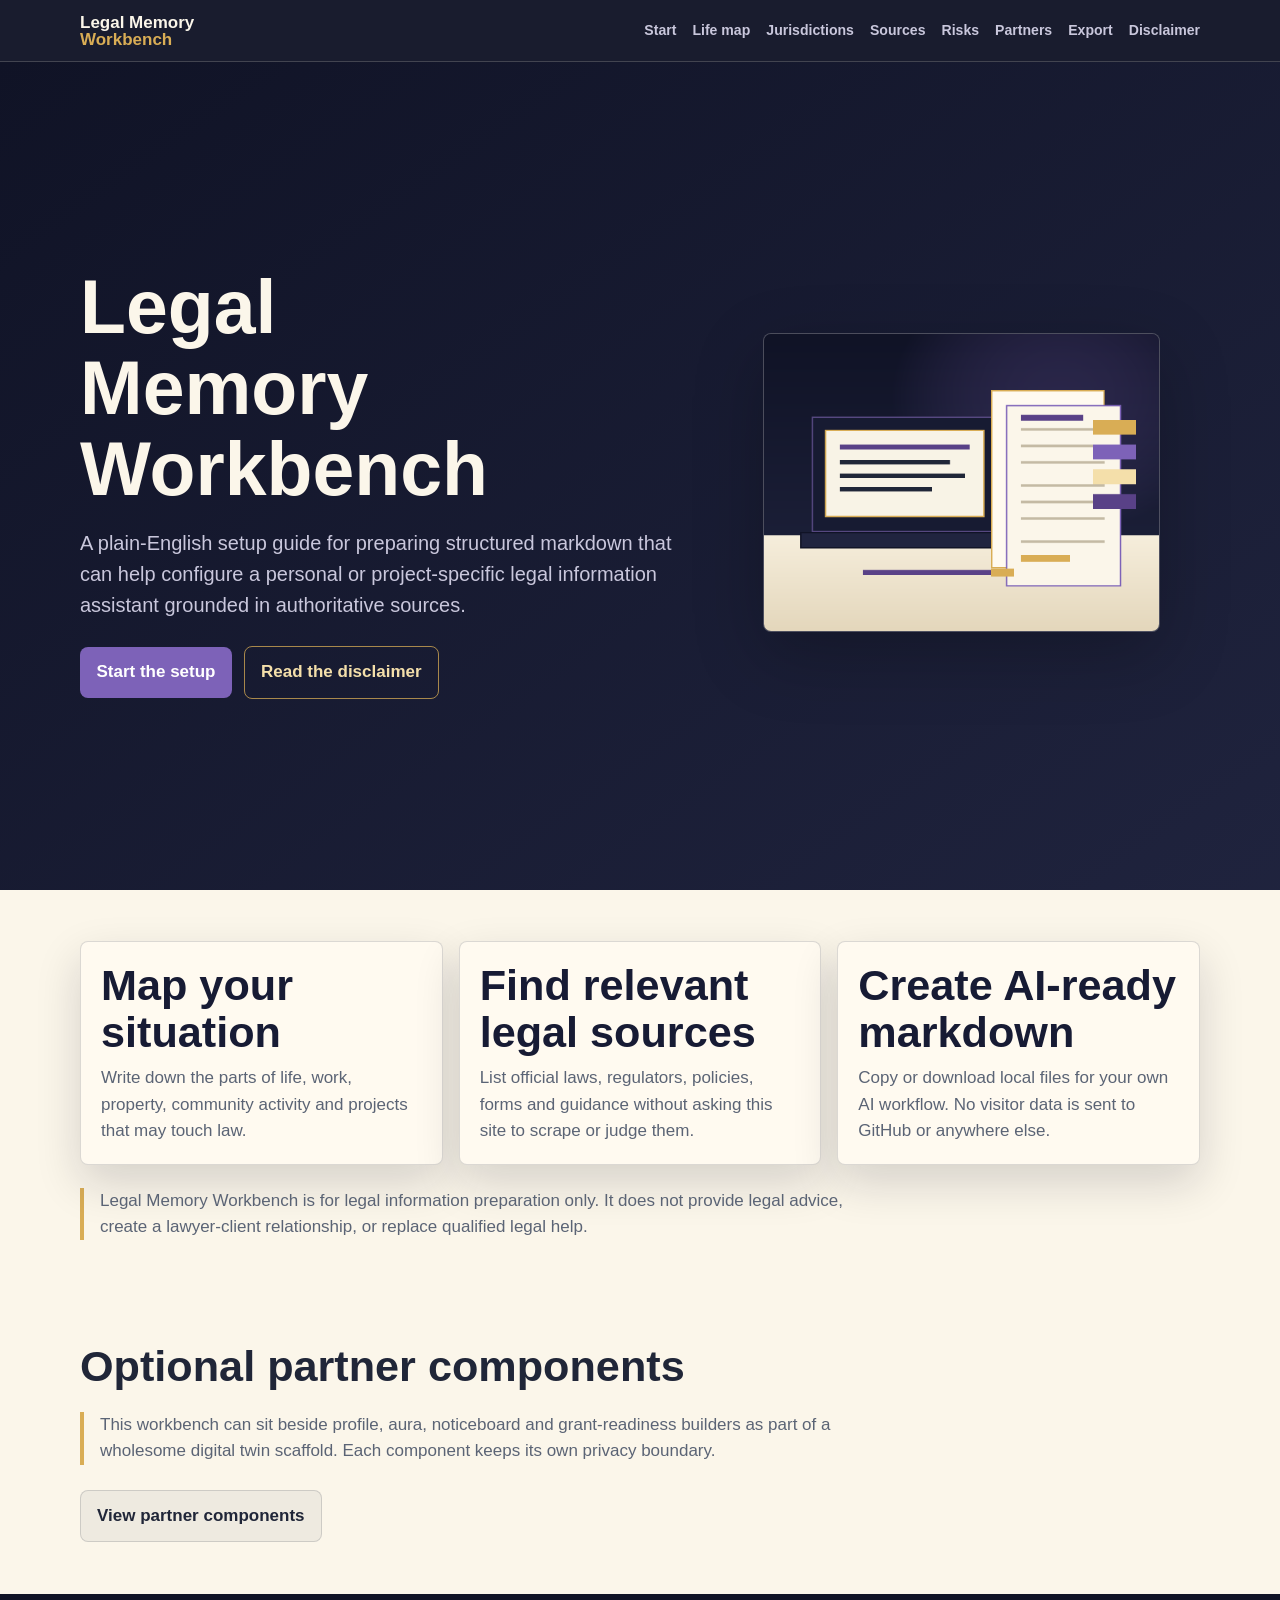
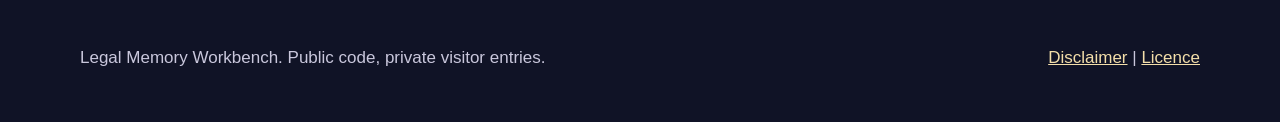
==== index.html @ 6f18cde0 "Build legal memory workbench static site" ====
<!doctype html>
<html lang="en-AU">
  <head>
    <meta charset="utf-8">
    <meta name="viewport" content="width=device-width, initial-scale=1">
    <meta name="description" content="Legal Memory Workbench helps visitors prepare AI-ready markdown for a personal legal information assistant. It is not legal advice.">
    <title>Legal Memory Workbench</title>
    <link rel="icon" href="assets/placeholder-images/legal-workbench-notebook.png">
    <link rel="stylesheet" href="styles.css">
  </head>
  <body>
    <a class="skip-link" href="#main">Skip to content</a>
    <header class="site-header">
      <nav class="nav" aria-label="Main navigation">
        <a class="brand-mark" href="index.html" aria-label="Legal Memory Workbench home">
          <span>Legal Memory</span>
          <span>Workbench</span>
        </a>
        <button class="nav-toggle" type="button" aria-expanded="false" aria-controls="nav-links">Menu</button>
        <div class="nav-links" id="nav-links">
          <a href="pages/start.html">Start</a>
          <a href="pages/life-map.html">Life map</a>
          <a href="pages/jurisdiction-map.html">Jurisdictions</a>
          <a href="pages/legal-sources.html">Sources</a>
          <a href="pages/risk-map.html">Risks</a>
          <a href="pages/partner-components.html">Partners</a>
          <a href="pages/export.html">Export</a>
          <a href="pages/disclaimer.html">Disclaimer</a>
        </div>
      </nav>
    </header>

    <main id="main" class="home-main">
      <section class="hero" aria-labelledby="home-title">
        <div class="hero-inner">
          <div class="hero-copy">
            <h1 id="home-title">Legal Memory Workbench</h1>
            <p>
              A plain-English setup guide for preparing structured markdown that can help configure a personal or project-specific legal information assistant grounded in authoritative sources.
            </p>
            <div class="hero-actions">
              <a class="button-link primary" href="pages/start.html">Start the setup</a>
              <a class="button-link secondary" href="pages/disclaimer.html">Read the disclaimer</a>
            </div>
          </div>
          <figure class="hero-card">
            <img src="assets/placeholder-images/legal-workbench-notebook.png" alt="A calm legal notebook workspace with paper forms, a laptop and source tabs" width="1200" height="900">
          </figure>
        </div>
      </section>

      <section class="home-section" aria-label="What this site helps with">
        <div class="card-grid">
          <article class="info-card">
            <h2>Map your situation</h2>
            <p>Write down the parts of life, work, property, community activity and projects that may touch law.</p>
          </article>
          <article class="info-card">
            <h2>Find relevant legal sources</h2>
            <p>List official laws, regulators, policies, forms and guidance without asking this site to scrape or judge them.</p>
          </article>
          <article class="info-card">
            <h2>Create AI-ready markdown</h2>
            <p>Copy or download local files for your own AI workflow. No visitor data is sent to GitHub or anywhere else.</p>
          </article>
        </div>
        <p class="short-disclaimer">
          Legal Memory Workbench is for legal information preparation only. It does not provide legal advice, create a lawyer-client relationship, or replace qualified legal help.
        </p>
      </section>

      <section class="home-section" aria-labelledby="partner-title">
        <h2 id="partner-title">Optional partner components</h2>
        <p class="short-disclaimer">
          This workbench can sit beside profile, aura, noticeboard and grant-readiness builders as part of a wholesome digital twin scaffold. Each component keeps its own privacy boundary.
        </p>
        <div class="hero-actions">
          <a class="button-link ghost" href="pages/partner-components.html">View partner components</a>
        </div>
      </section>
    </main>

    <footer class="site-footer">
      <div class="site-footer-inner">
        <p>Legal Memory Workbench. Public code, private visitor entries.</p>
        <p><a href="pages/disclaimer.html">Disclaimer</a> | <a href="LICENCE.md">Licence</a></p>
      </div>
    </footer>
    <script src="script.js"></script>
  </body>
</html>
---- styles.css ----
:root {
  --night-ink: #101326;
  --deep-navy: #171b34;
  --panel: #20243f;
  --paper: #fbf6ea;
  --paper-strong: #fffaf0;
  --ink: #202638;
  --muted-ink: #5b6475;
  --muted-light: #c9c7dc;
  --purple: #7d62b8;
  --purple-dark: #594187;
  --gold: #d9ad55;
  --gold-soft: #f4dfaa;
  --border: rgba(32, 38, 56, 0.16);
  --border-dark: rgba(251, 246, 234, 0.18);
  --success: #326f4c;
  --danger: #9c3c3c;
  --shadow: 0 18px 45px rgba(16, 19, 38, 0.16);
  --radius: 8px;
  --max-width: 1160px;
  --font-body: "Segoe UI", "Atkinson Hyperlegible", Arial, sans-serif;
  --font-heading: "Segoe UI Semibold", "Trebuchet MS", Arial, sans-serif;
}

* {
  box-sizing: border-box;
}

html {
  scroll-behavior: smooth;
}

body {
  margin: 0;
  background: var(--paper);
  color: var(--ink);
  font-family: var(--font-body);
  font-size: 17px;
  line-height: 1.55;
}

img {
  display: block;
  height: auto;
  max-width: 100%;
}

a {
  color: inherit;
}

p,
ul,
ol {
  margin: 0;
}

ul,
ol {
  padding-left: 1.25rem;
}

li + li {
  margin-top: 0.35rem;
}

h1,
h2,
h3 {
  font-family: var(--font-heading);
  letter-spacing: 0;
  line-height: 1.08;
  margin: 0;
}

h1 {
  font-size: clamp(2.35rem, 6vw, 4.7rem);
  max-width: 11ch;
}

h2 {
  font-size: clamp(1.7rem, 4vw, 2.7rem);
}

h3 {
  font-size: 1.18rem;
}

button,
input,
select,
textarea {
  font: inherit;
}

button {
  cursor: pointer;
}

textarea {
  min-height: 7rem;
  resize: vertical;
}

:focus-visible {
  outline: 3px solid var(--gold);
  outline-offset: 3px;
}

.skip-link {
  background: var(--gold);
  color: var(--ink);
  left: 1rem;
  padding: 0.65rem 0.85rem;
  position: absolute;
  top: -5rem;
  z-index: 30;
}

.skip-link:focus {
  top: 1rem;
}

.site-header {
  background: rgba(16, 19, 38, 0.96);
  border-bottom: 1px solid var(--border-dark);
  color: var(--paper);
  position: sticky;
  top: 0;
  z-index: 20;
}

.nav {
  align-items: center;
  display: flex;
  gap: 1rem;
  justify-content: space-between;
  margin: 0 auto;
  max-width: var(--max-width);
  padding: 0.85rem 1.25rem;
}

.brand-mark {
  color: var(--paper);
  display: inline-grid;
  font-family: var(--font-heading);
  font-weight: 800;
  line-height: 1;
  min-width: 12rem;
  text-decoration: none;
}

.brand-mark span:last-child {
  color: var(--gold);
}

.nav-links {
  align-items: center;
  display: flex;
  flex-wrap: wrap;
  gap: 0.7rem 1rem;
  justify-content: flex-end;
}

.nav-links a {
  color: var(--muted-light);
  font-size: 0.88rem;
  font-weight: 700;
  text-decoration: none;
}

.nav-links a:hover,
.nav-links a:focus,
.nav-links a[aria-current="page"] {
  color: var(--gold-soft);
}

.nav-toggle {
  background: transparent;
  border: 1px solid rgba(251, 246, 234, 0.5);
  border-radius: var(--radius);
  color: var(--paper);
  display: none;
  font-weight: 800;
  padding: 0.5rem 0.8rem;
}

.hero {
  background:
    linear-gradient(145deg, rgba(16, 19, 38, 0.94), rgba(32, 36, 63, 0.95)),
    var(--night-ink);
  color: var(--paper);
}

.hero-inner {
  align-items: center;
  display: grid;
  gap: 2.4rem;
  grid-template-columns: minmax(0, 0.95fr) minmax(280px, 0.75fr);
  margin: 0 auto;
  max-width: var(--max-width);
  min-height: calc(100vh - 72px);
  padding: 4rem 1.25rem 3.2rem;
}

.hero-copy {
  max-width: 650px;
}

.hero-copy p {
  color: var(--muted-light);
  font-size: clamp(1.05rem, 2vw, 1.25rem);
  margin-top: 1.1rem;
  max-width: 42rem;
}

.hero-actions,
.action-row {
  align-items: center;
  display: flex;
  flex-wrap: wrap;
  gap: 0.75rem;
}

.hero-actions {
  margin-top: 1.6rem;
}

.button,
.button-link {
  align-items: center;
  border: 0;
  border-radius: var(--radius);
  display: inline-flex;
  font-weight: 800;
  justify-content: center;
  min-height: 2.75rem;
  min-width: 9.5rem;
  padding: 0.75rem 1rem;
  text-align: center;
  text-decoration: none;
}

.button.primary,
.button-link.primary {
  background: var(--purple);
  color: #fff;
}

.button.secondary,
.button-link.secondary {
  background: transparent;
  border: 1px solid rgba(217, 173, 85, 0.75);
  color: var(--gold-soft);
}

.button.ghost,
.button-link.ghost {
  background: rgba(16, 19, 38, 0.05);
  border: 1px solid var(--border);
  color: var(--ink);
}

.button.danger {
  background: var(--danger);
  color: #fff;
}

.button.small {
  min-height: 2.35rem;
  min-width: auto;
  padding: 0.5rem 0.7rem;
}

.hero-card {
  background: rgba(251, 246, 234, 0.08);
  border: 1px solid rgba(251, 246, 234, 0.16);
  border-radius: var(--radius);
  box-shadow: 0 22px 70px rgba(0, 0, 0, 0.24);
  overflow: hidden;
}

.hero-card img {
  aspect-ratio: 4 / 3;
  object-fit: cover;
  width: 100%;
}

.home-main {
  background: var(--paper);
}

.home-section,
.site-footer-inner {
  margin: 0 auto;
  max-width: var(--max-width);
  padding: 3.2rem 1.25rem;
}

.card-grid {
  display: grid;
  gap: 1rem;
  grid-template-columns: repeat(auto-fit, minmax(220px, 1fr));
}

.info-card,
.notice-card,
.worksheet-card,
.preview-panel,
.export-doc,
.disclaimer-panel {
  background: var(--paper-strong);
  border: 1px solid var(--border);
  border-radius: var(--radius);
  box-shadow: var(--shadow);
}

.info-card {
  min-height: 12rem;
  padding: 1.25rem;
}

.info-card h2,
.info-card h3 {
  color: var(--deep-navy);
  margin-bottom: 0.6rem;
}

.info-card p {
  color: var(--muted-ink);
}

.short-disclaimer {
  border-left: 4px solid var(--gold);
  color: var(--muted-ink);
  margin-top: 1.4rem;
  max-width: 780px;
  padding-left: 1rem;
}

.page-shell {
  display: grid;
  gap: 1.5rem;
  grid-template-columns: 235px minmax(0, 1fr);
  margin: 0 auto;
  max-width: var(--max-width);
  padding: 2rem 1.25rem 3.5rem;
}

.side-nav {
  align-self: start;
  background: var(--deep-navy);
  border-radius: var(--radius);
  color: var(--paper);
  position: sticky;
  top: 5.5rem;
}

.side-nav h2 {
  border-bottom: 1px solid var(--border-dark);
  font-size: 1rem;
  padding: 1rem 1rem 0.8rem;
}

.side-nav a {
  border-bottom: 1px solid rgba(251, 246, 234, 0.09);
  color: var(--muted-light);
  display: block;
  font-size: 0.94rem;
  font-weight: 700;
  padding: 0.72rem 1rem;
  text-decoration: none;
}

.side-nav a:hover,
.side-nav a:focus,
.side-nav a[aria-current="page"] {
  background: rgba(217, 173, 85, 0.12);
  color: var(--gold-soft);
}

.page-content {
  display: grid;
  gap: 1.25rem;
}

.page-intro {
  background: var(--night-ink);
  border-radius: var(--radius);
  color: var(--paper);
  padding: clamp(1.25rem, 3vw, 2rem);
}

.page-intro h1 {
  font-size: clamp(2rem, 5vw, 3.5rem);
  max-width: 15ch;
}

.page-intro p {
  color: var(--muted-light);
  margin-top: 0.85rem;
  max-width: 760px;
}

.privacy-note {
  border-left: 4px solid var(--gold);
  padding-left: 0.85rem;
}

.workspace-grid {
  display: grid;
  gap: 1.25rem;
  grid-template-columns: minmax(0, 1fr) minmax(320px, 0.82fr);
}

.worksheet-card,
.preview-panel,
.export-doc,
.disclaimer-panel {
  padding: clamp(1rem, 2.2vw, 1.4rem);
}

.worksheet-card form,
.field-grid,
.form-stack {
  display: grid;
  gap: 1rem;
}

.field-grid.two {
  grid-template-columns: repeat(2, minmax(0, 1fr));
}

.field-grid.three {
  grid-template-columns: repeat(3, minmax(0, 1fr));
}

.field {
  display: grid;
  gap: 0.35rem;
}

label,
legend {
  color: var(--deep-navy);
  font-weight: 800;
}

.field-help,
.status-line {
  color: var(--muted-ink);
  font-size: 0.92rem;
}

input,
select,
textarea {
  background: #fff;
  border: 1px solid rgba(32, 38, 56, 0.28);
  border-radius: var(--radius);
  color: var(--ink);
  padding: 0.72rem 0.8rem;
  width: 100%;
}

fieldset {
  border: 1px solid var(--border);
  border-radius: var(--radius);
  margin: 0;
  padding: 1rem;
}

.radio-row,
.checkbox-list {
  display: grid;
  gap: 0.55rem;
}

.radio-row {
  grid-template-columns: repeat(3, minmax(0, 1fr));
}

.check-option {
  align-items: start;
  display: flex;
  gap: 0.55rem;
}

.check-option input {
  margin-top: 0.35rem;
  width: auto;
}

.repeat-list {
  display: grid;
  gap: 1rem;
}

.repeat-item {
  background: rgba(16, 19, 38, 0.035);
}

.repeat-heading {
  align-items: center;
  display: flex;
  gap: 0.75rem;
  justify-content: space-between;
  margin-bottom: 0.8rem;
}

.preview-panel {
  align-self: start;
  display: grid;
  gap: 1rem;
  max-height: calc(100vh - 6rem);
  position: sticky;
  top: 5.5rem;
}

.preview-panel h2,
.export-doc h2 {
  font-size: 1.35rem;
}

.markdown-preview {
  background: #15182c;
  border-radius: var(--radius);
  color: #f8f3e6;
  font-family: "Cascadia Mono", Consolas, monospace;
  font-size: 0.86rem;
  line-height: 1.5;
  margin: 0;
  max-height: 58vh;
  overflow: auto;
  padding: 1rem;
  white-space: pre-wrap;
  word-break: break-word;
}

.preview-stack {
  display: grid;
  gap: 1rem;
}

.risk-item {
  border-top: 1px solid var(--border);
  display: grid;
  gap: 0.6rem;
  padding-top: 0.9rem;
}

.risk-item:first-child {
  border-top: 0;
  padding-top: 0;
}

.export-grid {
  display: grid;
  gap: 1rem;
}

.export-doc {
  display: grid;
  gap: 0.85rem;
}

.export-doc .markdown-preview {
  max-height: 22rem;
}

.notice-card {
  border-left: 4px solid var(--gold);
  padding: 1rem 1.25rem;
}

.site-footer {
  background: var(--night-ink);
  color: var(--muted-light);
}

.site-footer-inner {
  display: flex;
  gap: 1rem;
  justify-content: space-between;
}

.site-footer a {
  color: var(--gold-soft);
}

.mobile-only {
  display: none;
}

@media (max-width: 980px) {
  .hero-inner,
  .workspace-grid,
  .page-shell,
  .card-grid {
    grid-template-columns: 1fr;
  }

  .hero-inner {
    min-height: auto;
  }

  .side-nav,
  .preview-panel {
    position: static;
  }

  .side-nav {
    display: none;
  }

  .mobile-only {
    display: block;
  }
}

@media (max-width: 760px) {
  body {
    font-size: 16px;
  }

  .nav {
    align-items: stretch;
    flex-wrap: wrap;
  }

  .brand-mark {
    min-width: 10rem;
  }

  .nav-toggle {
    display: inline-flex;
    margin-left: auto;
  }

  .nav-links {
    display: none;
    flex-basis: 100%;
    justify-content: flex-start;
  }

  .nav-links.is-open {
    display: grid;
    grid-template-columns: repeat(2, minmax(0, 1fr));
  }

  .hero-inner,
  .home-section,
  .page-shell,
  .site-footer-inner {
    padding-left: 1rem;
    padding-right: 1rem;
  }

  .field-grid.two,
  .field-grid.three,
  .radio-row {
    grid-template-columns: 1fr;
  }

  .button,
  .button-link {
    width: 100%;
  }

  .action-row .button,
  .action-row .button-link {
    width: auto;
  }

  .site-footer-inner {
    display: grid;
  }
}

@media print {
  .site-header,
  .side-nav,
  .hero-actions,
  .action-row,
  .button,
  .button-link,
  .site-footer {
    display: none !important;
  }

  body {
    background: #fff;
    color: #000;
  }

  .page-shell,
  .workspace-grid {
    display: block;
    padding: 0;
  }

  .page-intro,
  .worksheet-card,
  .preview-panel,
  .export-doc,
  .disclaimer-panel {
    box-shadow: none;
    color: #000;
  }
}
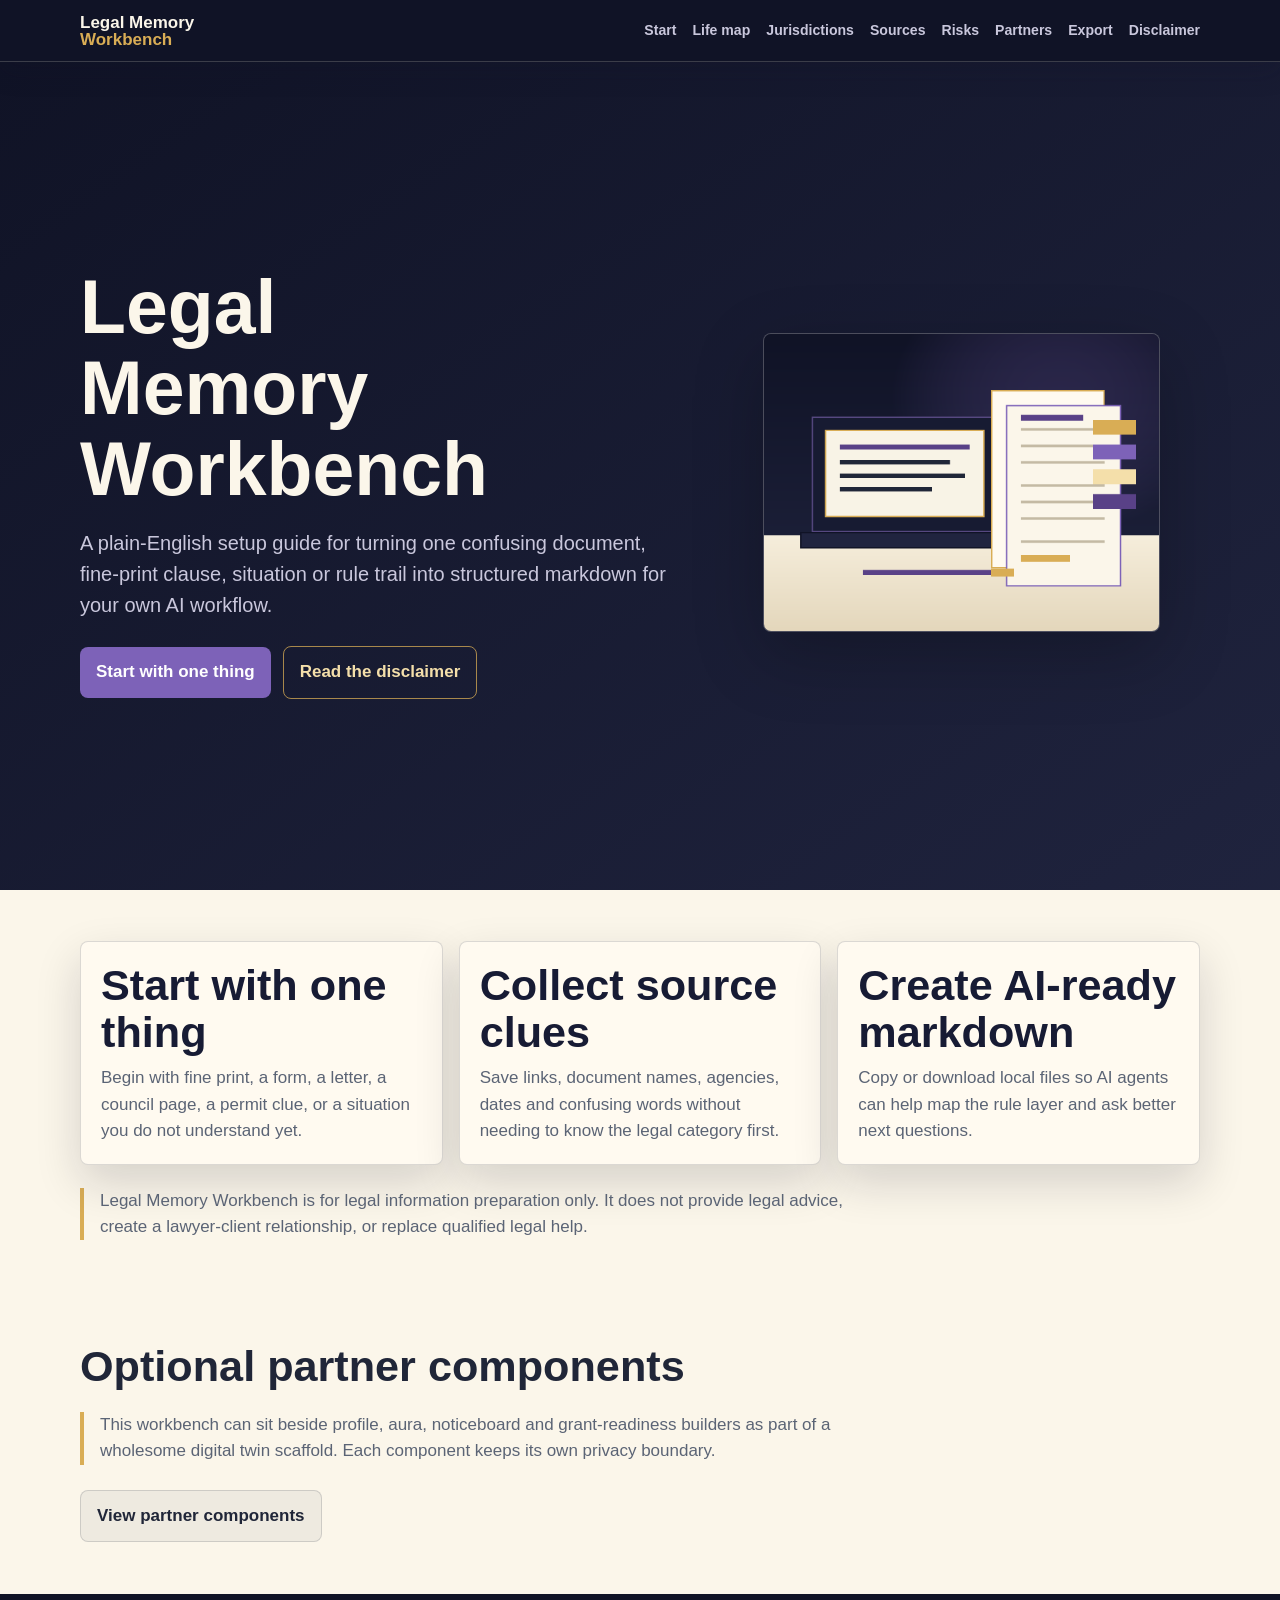
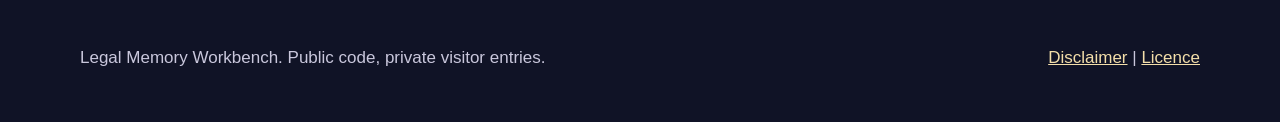
==== commit 94a9b394: "Make starter flow focus on one legal clue" ====
--- a/index.html
+++ b/index.html
@@ -3,7 +3,7 @@
   <head>
     <meta charset="utf-8">
     <meta name="viewport" content="width=device-width, initial-scale=1">
-    <meta name="description" content="Legal Memory Workbench helps visitors prepare AI-ready markdown for a personal legal information assistant. It is not legal advice.">
+    <meta name="description" content="Legal Memory Workbench helps visitors prepare local markdown notes about one document, rule, situation or source trail. It is not legal advice.">
     <title>Legal Memory Workbench</title>
     <link rel="icon" href="assets/placeholder-images/legal-workbench-notebook.png">
     <link rel="stylesheet" href="styles.css">
@@ -36,10 +36,10 @@
           <div class="hero-copy">
             <h1 id="home-title">Legal Memory Workbench</h1>
             <p>
-              A plain-English setup guide for preparing structured markdown that can help configure a personal or project-specific legal information assistant grounded in authoritative sources.
+              A plain-English setup guide for turning one confusing document, fine-print clause, situation or rule trail into structured markdown for your own AI workflow.
             </p>
             <div class="hero-actions">
-              <a class="button-link primary" href="pages/start.html">Start the setup</a>
+              <a class="button-link primary" href="pages/start.html">Start with one thing</a>
               <a class="button-link secondary" href="pages/disclaimer.html">Read the disclaimer</a>
             </div>
           </div>
@@ -52,16 +52,16 @@
       <section class="home-section" aria-label="What this site helps with">
         <div class="card-grid">
           <article class="info-card">
-            <h2>Map your situation</h2>
-            <p>Write down the parts of life, work, property, community activity and projects that may touch law.</p>
+            <h2>Start with one thing</h2>
+            <p>Begin with fine print, a form, a letter, a council page, a permit clue, or a situation you do not understand yet.</p>
           </article>
           <article class="info-card">
-            <h2>Find relevant legal sources</h2>
-            <p>List official laws, regulators, policies, forms and guidance without asking this site to scrape or judge them.</p>
+            <h2>Collect source clues</h2>
+            <p>Save links, document names, agencies, dates and confusing words without needing to know the legal category first.</p>
           </article>
           <article class="info-card">
             <h2>Create AI-ready markdown</h2>
-            <p>Copy or download local files for your own AI workflow. No visitor data is sent to GitHub or anywhere else.</p>
+            <p>Copy or download local files so AI agents can help map the rule layer and ask better next questions.</p>
           </article>
         </div>
         <p class="short-disclaimer">
--- a/styles.css
+++ b/styles.css
@@ -18,6 +18,7 @@
   --shadow: 0 18px 45px rgba(16, 19, 38, 0.16);
   --radius: 8px;
   --max-width: 1160px;
+  --page-width: 1500px;
   --font-body: "Segoe UI", "Atkinson Hyperlegible", Arial, sans-serif;
   --font-heading: "Segoe UI Semibold", "Trebuchet MS", Arial, sans-serif;
 }
@@ -122,10 +123,11 @@
 }
 
 .site-header {
-  background: rgba(16, 19, 38, 0.96);
+  background: var(--night-ink);
   border-bottom: 1px solid var(--border-dark);
+  box-shadow: 0 10px 26px rgba(16, 19, 38, 0.18);
   color: var(--paper);
-  position: sticky;
+  position: relative;
   top: 0;
   z-index: 20;
 }
@@ -343,7 +345,7 @@
   gap: 1.5rem;
   grid-template-columns: 235px minmax(0, 1fr);
   margin: 0 auto;
-  max-width: var(--max-width);
+  max-width: var(--page-width);
   padding: 2rem 1.25rem 3.5rem;
 }
 
@@ -353,7 +355,7 @@
   border-radius: var(--radius);
   color: var(--paper);
   position: sticky;
-  top: 5.5rem;
+  top: 1.25rem;
 }
 
 .side-nav h2 {
@@ -410,7 +412,7 @@
 .workspace-grid {
   display: grid;
   gap: 1.25rem;
-  grid-template-columns: minmax(0, 1fr) minmax(320px, 0.82fr);
+  grid-template-columns: minmax(460px, 1.1fr) minmax(360px, 0.9fr);
 }
 
 .worksheet-card,
@@ -438,12 +440,14 @@
 .field {
   display: grid;
   gap: 0.35rem;
+  min-width: 0;
 }
 
 label,
 legend {
   color: var(--deep-navy);
   font-weight: 800;
+  overflow-wrap: anywhere;
 }
 
 .field-help,
@@ -460,6 +464,7 @@
   border-radius: var(--radius);
   color: var(--ink);
   padding: 0.72rem 0.8rem;
+  min-width: 0;
   width: 100%;
 }
 
@@ -498,6 +503,22 @@
 
 .repeat-item {
   background: rgba(16, 19, 38, 0.035);
+}
+
+.source-meta-grid {
+  grid-template-columns: minmax(0, 1fr);
+}
+
+.source-primary-grid {
+  grid-template-columns: minmax(0, 1fr);
+}
+
+.beginner-note {
+  background: rgba(217, 173, 85, 0.14);
+  border-left: 4px solid var(--gold);
+  border-radius: var(--radius);
+  color: var(--ink);
+  padding: 0.9rem 1rem;
 }
 
 .repeat-heading {
@@ -514,7 +535,7 @@
   gap: 1rem;
   max-height: calc(100vh - 6rem);
   position: sticky;
-  top: 5.5rem;
+  top: 1.25rem;
 }
 
 .preview-panel h2,
@@ -628,6 +649,10 @@
     flex-wrap: wrap;
   }
 
+  .site-header {
+    position: sticky;
+  }
+
   .brand-mark {
     min-width: 10rem;
   }
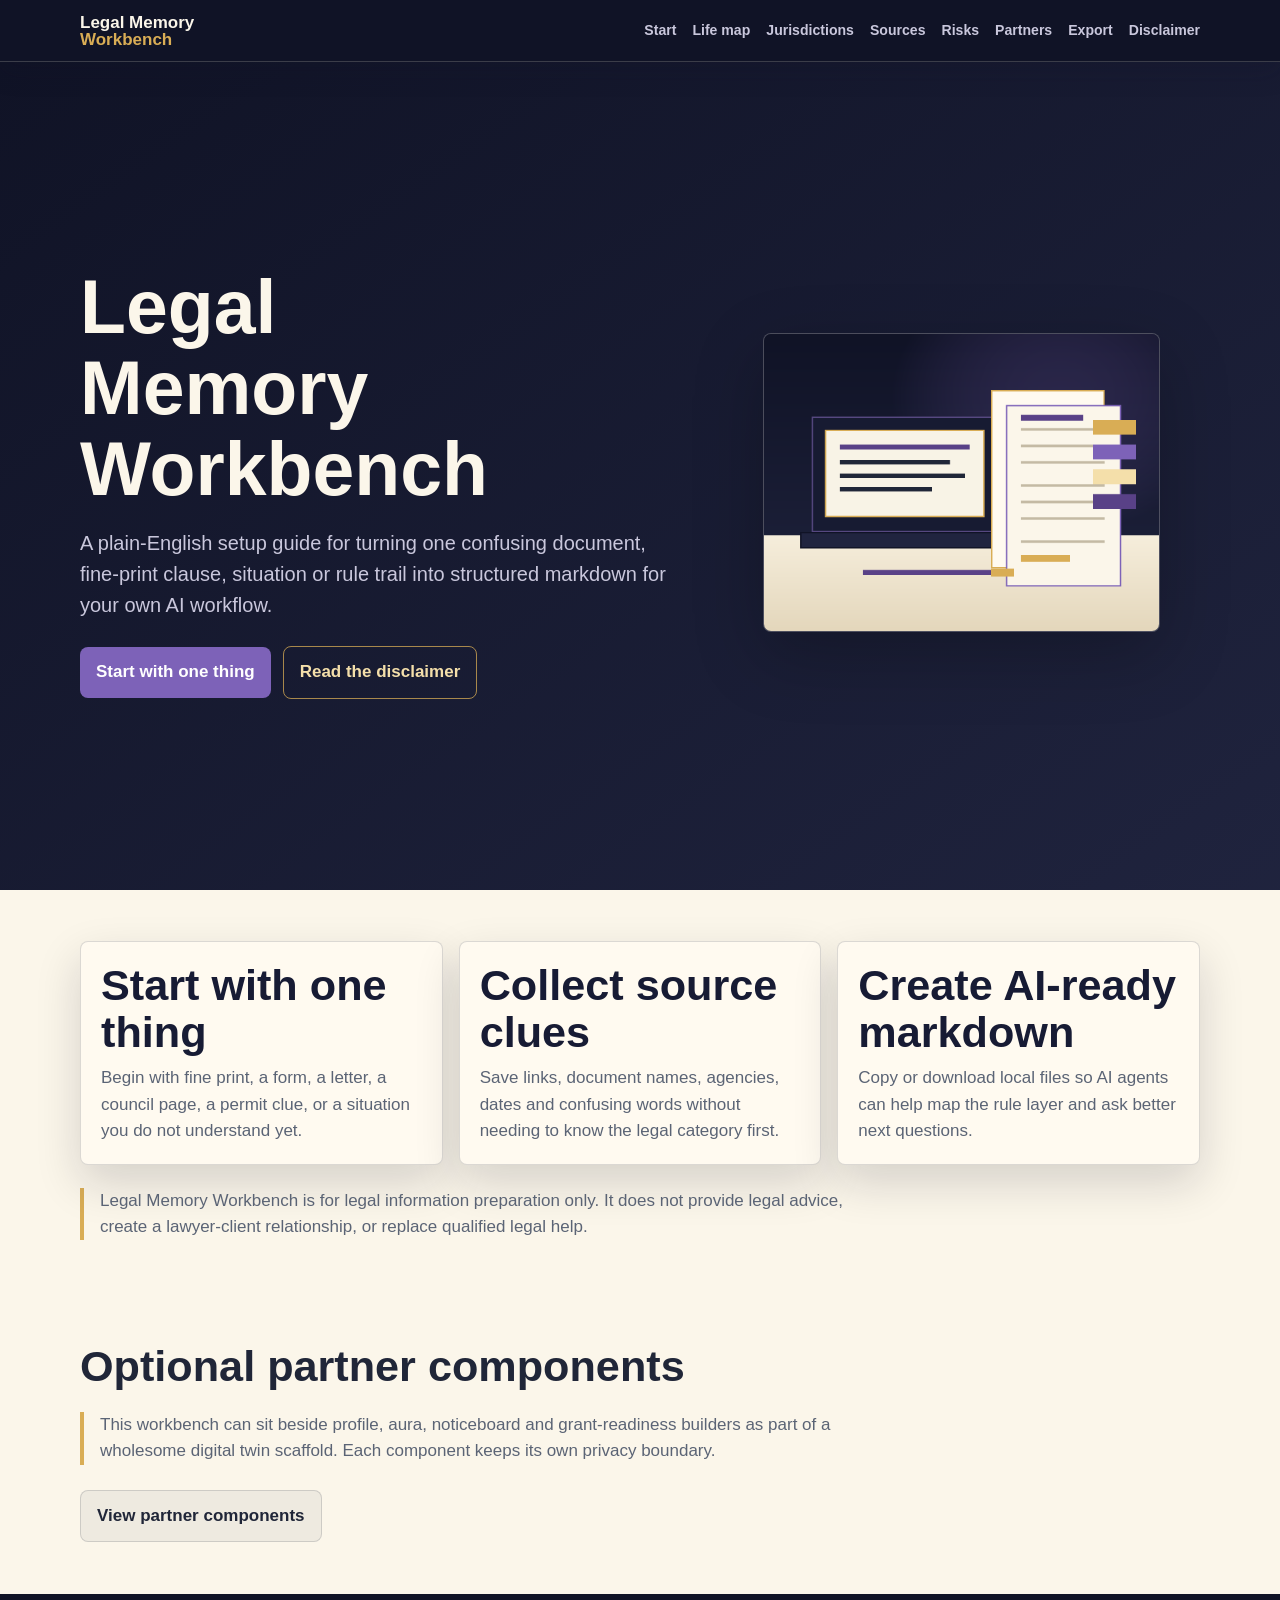
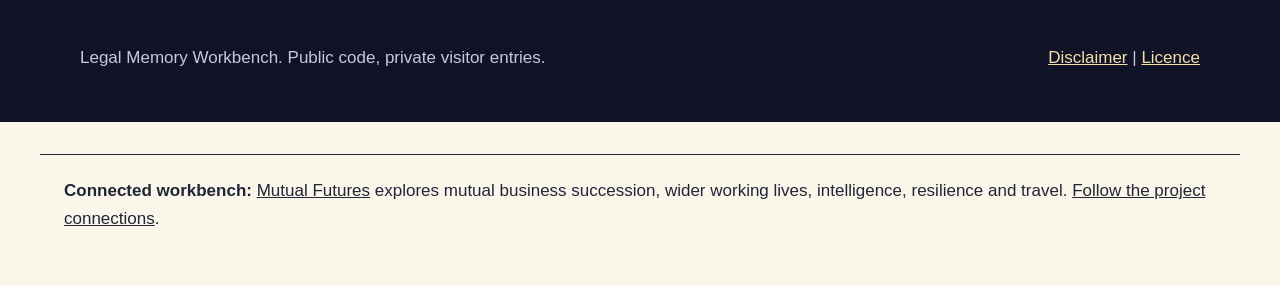
==== commit ff196a5b: "Connect this project reciprocally with the standalone Mutual Futures workbench" ====
--- a/index.html
+++ b/index.html
@@ -5,9 +5,11 @@
     <meta name="viewport" content="width=device-width, initial-scale=1">
     <meta name="description" content="Legal Memory Workbench helps visitors prepare local markdown notes about one document, rule, situation or source trail. It is not legal advice.">
     <title>Legal Memory Workbench</title>
-    <link rel="icon" href="assets/placeholder-images/legal-workbench-notebook.png">
-    <link rel="stylesheet" href="styles.css">
-  </head>
+        <link rel="stylesheet" href="styles.css">
+    <link rel="icon" type="image/png" sizes="32x32" href="assets/favicon-raster-32.png">
+    <link rel="icon" type="image/png" sizes="192x192" href="assets/favicon-raster-192.png">
+    <link rel="apple-touch-icon" sizes="180x180" href="assets/apple-touch-icon-raster-180.png">
+</head>
   <body>
     <a class="skip-link" href="#main">Skip to content</a>
     <header class="site-header">
@@ -87,5 +89,7 @@
       </div>
     </footer>
     <script src="script.js"></script>
-  </body>
+  
+<aside id="mutual-futures-connection" aria-label="Connected public workbench" style="max-width:1200px;margin:32px auto;padding:22px 24px;border-top:1px solid currentColor;font:inherit;line-height:1.6"><p style="margin:0"><strong>Connected workbench: </strong><a href="https://auraofintelligence.github.io/mutual-futures/" target="_blank" rel="noopener noreferrer">Mutual Futures</a> explores mutual business succession, wider working lives, intelligence, resilience and travel. <a href="https://auraofintelligence.github.io/mutual-futures/sources.html" target="_blank" rel="noopener noreferrer">Follow the project connections</a>.</p></aside>
+</body>
 </html>
--- a/styles.css
+++ b/styles.css
@@ -422,6 +422,17 @@
   padding: clamp(1rem, 2.2vw, 1.4rem);
 }
 
+.worksheet-card > h2,
+.disclaimer-panel > h2,
+.notice-card > h2 {
+  line-height: 1.16;
+  margin-bottom: 1.1rem;
+}
+
+.worksheet-card > h2 + .card-grid {
+  margin-top: 0.45rem;
+}
+
 .worksheet-card form,
 .field-grid,
 .form-stack {
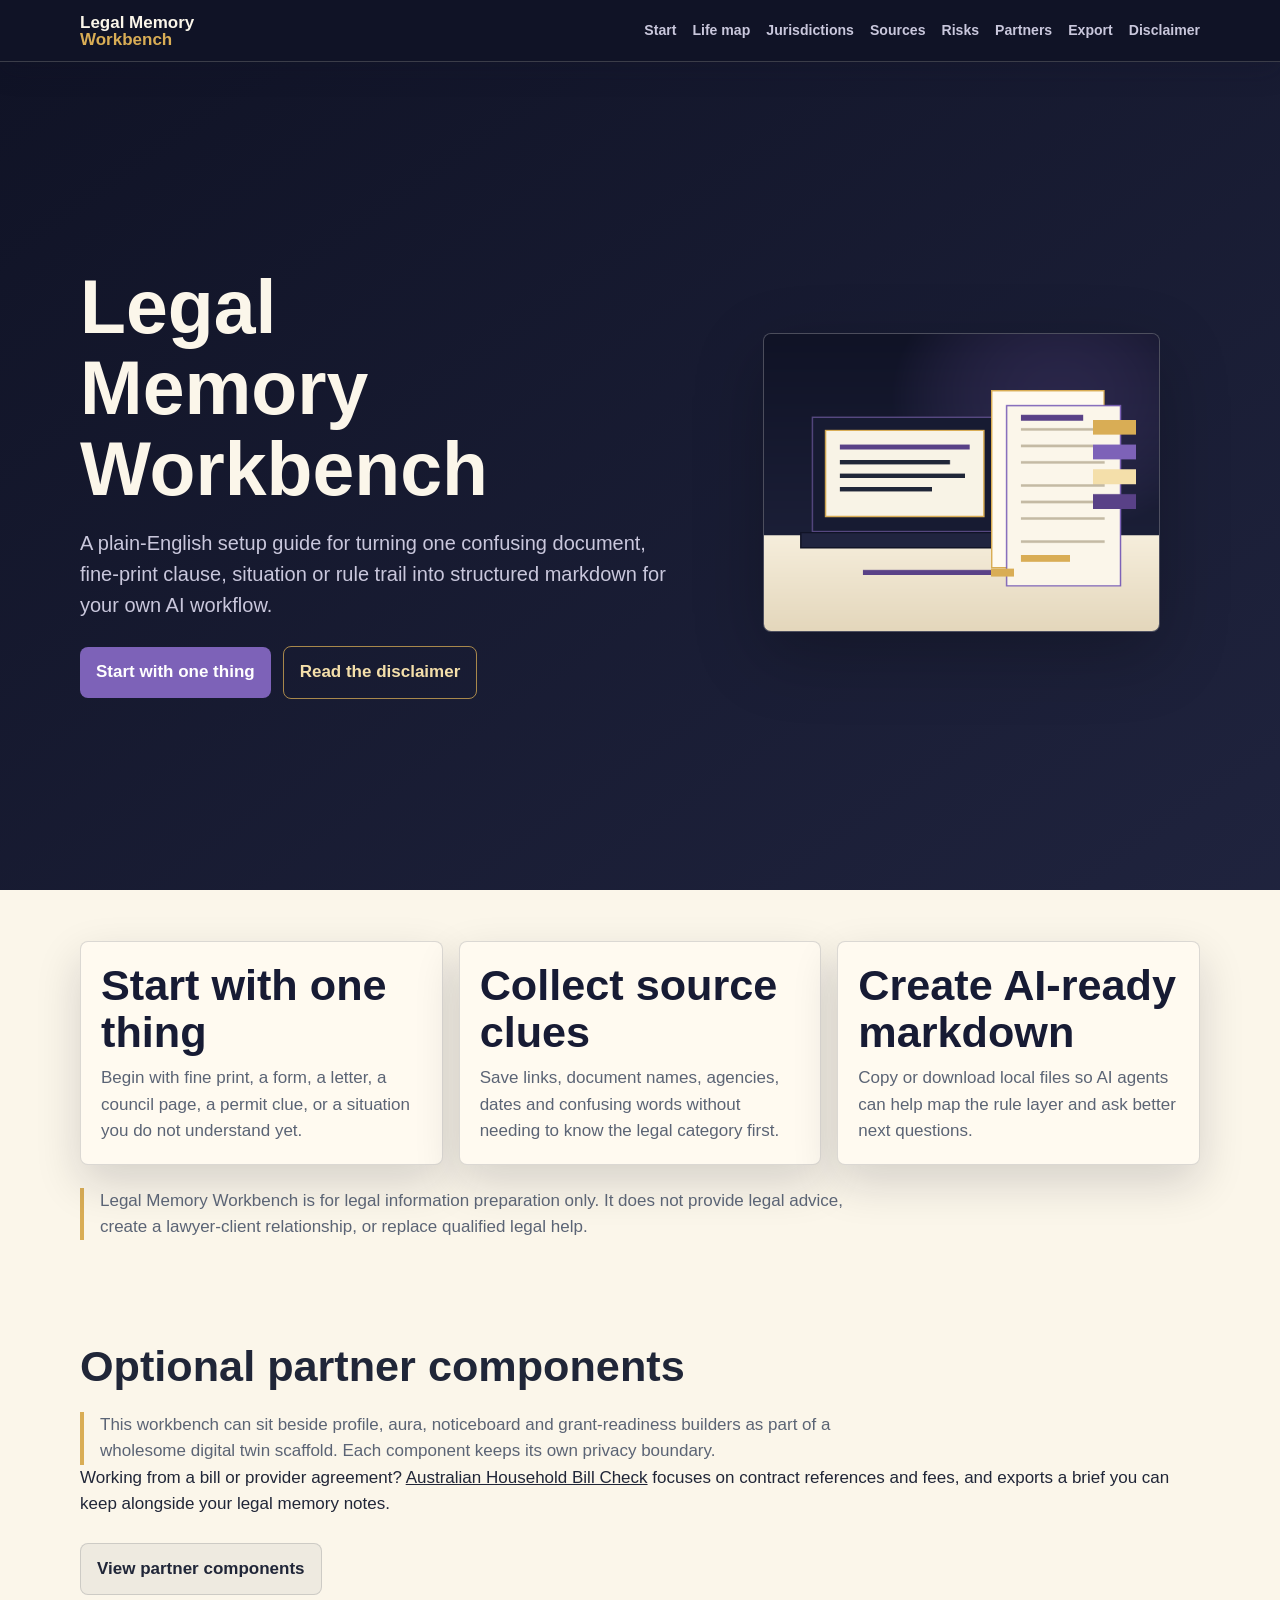
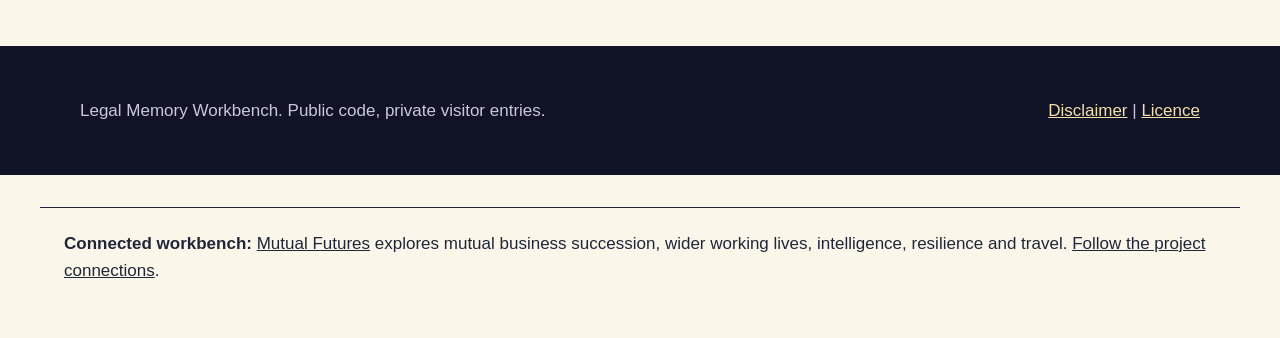
==== commit 0111b2ff: "Link Australian Household Bill Check" ====
--- a/index.html
+++ b/index.html
@@ -76,6 +76,7 @@
         <p class="short-disclaimer">
           This workbench can sit beside profile, aura, noticeboard and grant-readiness builders as part of a wholesome digital twin scaffold. Each component keeps its own privacy boundary.
         </p>
+        <p>Working from a bill or provider agreement? <a href="https://auraofintelligence.github.io/household-bill-check/bill-check.html#contract-audit" target="_blank" rel="noopener noreferrer">Australian Household Bill Check</a> focuses on contract references and fees, and exports a brief you can keep alongside your legal memory notes.</p>
         <div class="hero-actions">
           <a class="button-link ghost" href="pages/partner-components.html">View partner components</a>
         </div>
